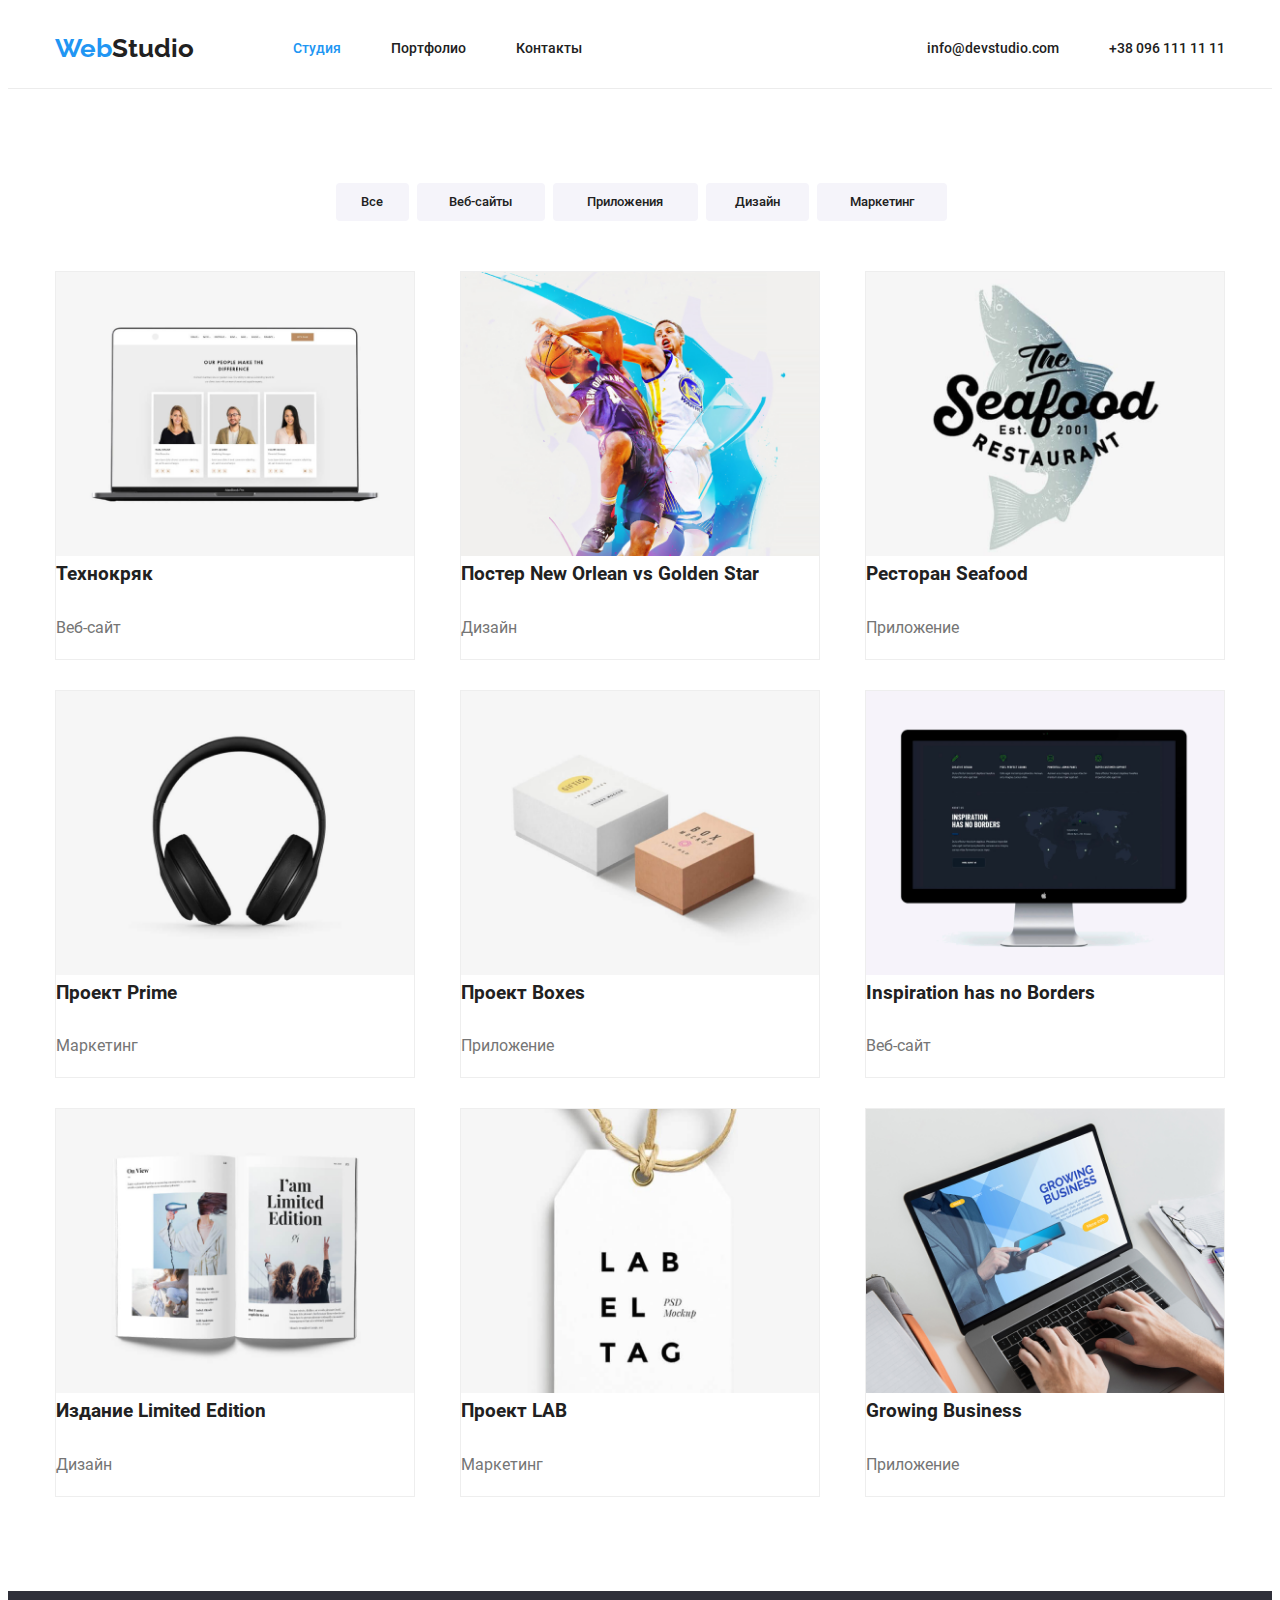
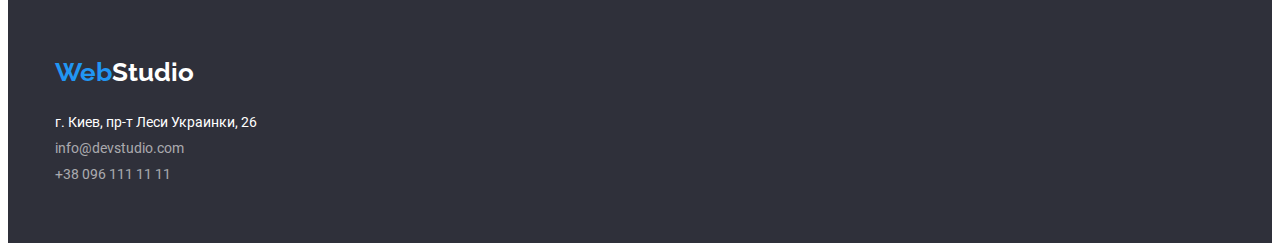
==== portfolio.html @ 563390ad "ДЗ_3" ====
<!DOCTYPE html>
<html lang="ru">
<head>
    <meta charset="UTF-8">
    <meta name="viewport" content="width=device-width, initial-scale=1.0">
    <title>Портфолио</title>
    <link href="https://fonts.googleapis.com/css2?family=Raleway:wght@700&display=swap" rel="stylesheet">
    <link rel="stylesheet" href="https://cdnjs.cloudflare.com/ajax/libs/modern-normalize/1.0.0/modern-normalize.min.css" integrity="sha512-ISS7cAi1PEhQ8jnbJpJZMd29NlhNj4AWYyLOSp2CE/CsHxTCu+r+t0D2yoJudVrd0/8fTVPUVDzY5Tvli75u/g==" crossorigin="anonymous" />
    <link rel="stylesheet" href="./css/portfolio.css">
</head>
<body>


  <header class="header">
    <div class="container-menu">
    <a class="logo-header" href="index.html">
       <span class="logo-web">Web</span><span class="logo-studio">Studio</span>
    </a>
    <nav class="menu">
     <ul class="list-menu">
       <li class="item-menu"><a class="link-menu link-studia" href="#contacts">Студия</a></li> 
       <li class="item-menu"><a class="link-menu" href="portfolio.html">Портфолио</a></li>
       <li class="item-menu"><a class="link-menu" href="index.html">Контакты</a></li> 
     </ul>
    </nav>
     <ul class="list-contacts">
       <li class="item-contacts" ><a class="link-contacts" href="mailto:info@devstudio.com">info@devstudio.com</a></li>
       <li class="item-contacts"><a class="link-contacts" href="tel:++380961111111">+38 096 111 11 11</a></li>
     </ul> 
    </div>   
  </header>


      <section class="categories">
       <div class="container-categories">
        <h2 hidden>categories</h2>
         <ul class="list-categories">
           <li class="item-categories">
             <button class="link-categories link-all">Все</button> 
           </li>
           <li class="item-categories"> 
             <button class="link-categories link-web">Веб-сайты</button> 
           </li>
           <li class="item-categories"> 
             <button class="link-categories link-annexes">Приложения</button>
           </li>
           <li class="item-categories">
             <button class="link-categories link-design">Дизайн</button>
           </li>
           <li class="item-categories">
             <button class="link-categories link-marketing">Маркетинг</button> 
           </li>
         </ul>
       </div>
      </section> 


      <section class="portfolio">
       <div class="container"> 
        <h1 hidden>portfolio</h1>
          <ul class="list-portfolio">
            <li class="item-portfolio an-exception">
              <div class="link-portfolio">
               <a href="portfolio.html">
                <img class="portfolio-img" src="./images/portfolio/img1.png" alt="">
                  <h3 class="portfolio-heading" >Технокряк</h3>
                  <p class="portfolio-text" >Веб-сайт</p>
               </a>
              </div> 
            </li>
            <li class="item-portfolio an-exception">
              <div class="link-portfolio">
               <a href="portfolio.html">
                <img src="./images/portfolio/img2.png" alt="">
                  <h3 class="portfolio-heading" >Постер New Orlean vs Golden Star</h3>
                  <p class="portfolio-text" >Дизайн</p>
               </a>
              </div> 
            </li>
            <li class="item-portfolio an-exception">
              <div class="link-portfolio">
               <a href="portfolio.html">
                <img src="./images/portfolio/img3.png" alt="">
                  <h3 class="portfolio-heading" >Ресторан Seafood</h3>
                  <p class="portfolio-text" >Приложение</p>
               </a>
              </div> 
            </li>
            <li class="item-portfolio">
              <div class="link-portfolio">
               <a href="portfolio.html">
                <img src="./images/portfolio/img4.png" alt="">
                  <h3 class="portfolio-heading" >Проект Prime</h3>
                  <p class="portfolio-text" >Маркетинг</p>
               </a>
              </div> 
            </li>
            <li class="item-portfolio">
              <div class="link-portfolio">
               <a href="portfolio.html">
                <img src="./images/portfolio/img5.png" alt="">
                  <h3 class="portfolio-heading" >Проект Boxes</h3>
                  <p class="portfolio-text" >Приложение</p>
               </a>
              </div> 
            </li>
            <li class="item-portfolio">
              <div class="link-portfolio">
               <a href="portfolio.html">
                <img src="./images/portfolio/img6.png" alt="">
                  <h3 class="portfolio-heading" >Inspiration has no Borders</h3>
                  <p class="portfolio-text" >Веб-сайт</p>
               </a>
              </div> 
            </li>
            <li class="item-portfolio">
              <div class="link-portfolio">
               <a href="portfolio.html">
                <img src="./images/portfolio/img7.png" alt="">
                  <h3 class="portfolio-heading" >Издание Limited Edition</h3>
                  <p class="portfolio-text" >Дизайн</p>
               </a>
              </div> 
            </li>
            <li class="item-portfolio">
              <div class="link-portfolio">
               <a href="portfolio.html">
                <img src="./images/portfolio/img8.png" alt="">
                  <h3 class="portfolio-heading" >Проект LAB</h3>
                  <p class="portfolio-text" >Маркетинг</p>
               </a>
              </div> 
            </li>
            <li class="item-portfolio">
              <div class="link-portfolio">
               <a href="portfolio.html">
                <img src="./images/portfolio/img9.png" alt="">
                  <h3 class="portfolio-heading" >Growing Business</h3>
                  <p class="portfolio-text" >Приложение</p>
               </a>
              </div> 
            </li>
          </ul>
        </div> 
      </section>


      <footer class="footer">
        <div class="container">
        <a href="index.html">
          <span class="logo-footer">
            <span class="logo-web">Web</span><span class="logo-studio-footer">Studio</span>
          </span>
        </a>
        <address id="contacts">
         <ul list>
          <li>
            <a class="footer-link-map" href="https://goo.gl/maps/ACdzL3tpui1tPzMU7" target="_blank" rel="noopener noreferer">г. Киев, пр-т Леси Украинки, 26</a>
          </li>
          <li>
            <a class="footer-link-contacts" href="mailto:info@devstudio.com">info@devstudio.com</a>
          </li>
          <li>
            <a class="footer-link-contacts" href="tel:++380961111111">+38 096 111 11 11</a>
          </li>
        </ul> 
        </address>
      </div>
      </footer>  
    
</body>
</html>
---- css/portfolio.css ----
/* roboto-regular - latin_cyrillic */
@font-face {
    font-family: 'Roboto';
    font-style: normal;
    font-weight: 400;
    src: url('../fonts/roboto-v20-latin_cyrillic-regular.eot'); /* IE9 Compat Modes */
    src: local('Roboto'), local('Roboto-Regular'),
         url('../fonts/roboto-v20-latin_cyrillic-regular.eot?#iefix') format('embedded-opentype'), /* IE6-IE8 */
         url('../fonts/roboto-v20-latin_cyrillic-regular.woff2') format('woff2'), /* Super Modern Browsers */
         url('../fonts/roboto-v20-latin_cyrillic-regular.woff') format('woff'), /* Modern Browsers */
         url('../fonts/roboto-v20-latin_cyrillic-regular.ttf') format('truetype'), /* Safari, Android, iOS */
         url('../fonts/roboto-v20-latin_cyrillic-regular.svg#Roboto') format('svg'); /* Legacy iOS */
  }
 
  @font-face {
    font-family: 'Roboto';
    font-style: normal;
    font-weight: 500;
    src: url('../fonts/roboto-v20-latin_cyrillic-500.eot'); /* IE9 Compat Modes */
    src: local('Roboto Medium'), local('Roboto-Medium'),
         url('../fonts/roboto-v20-latin_cyrillic-500.eot?#iefix') format('embedded-opentype'), /* IE6-IE8 */
         url('../fonts/roboto-v20-latin_cyrillic-500.woff2') format('woff2'), /* Super Modern Browsers */
         url('../fonts/roboto-v20-latin_cyrillic-500.woff') format('woff'), /* Modern Browsers */
         url('../fonts/roboto-v20-latin_cyrillic-500.ttf') format('truetype'), /* Safari, Android, iOS */
         url('../fonts/roboto-v20-latin_cyrillic-500.svg#Roboto') format('svg'); /* Legacy iOS */
  }
 
  @font-face {
    font-family: 'Roboto';
    font-style: normal;
    font-weight: 700;
    src: url('../fonts/roboto-v20-latin_cyrillic-700.eot'); /* IE9 Compat Modes */
    src: local('Roboto Bold'), local('Roboto-Bold'),
         url('../fonts/roboto-v20-latin_cyrillic-700.eot?#iefix') format('embedded-opentype'), /* IE6-IE8 */
         url('../fonts/roboto-v20-latin_cyrillic-700.woff2') format('woff2'), /* Super Modern Browsers */
         url('../fonts/roboto-v20-latin_cyrillic-700.woff') format('woff'), /* Modern Browsers */
         url('../fonts/roboto-v20-latin_cyrillic-700.ttf') format('truetype'), /* Safari, Android, iOS */
         url('../fonts/roboto-v20-latin_cyrillic-700.svg#Roboto') format('svg'); /* Legacy iOS */
  }
 
  @font-face {
    font-family: 'Roboto';
    font-style: normal;
    font-weight: 900;
    src: url('../fonts/roboto-v20-latin_cyrillic-900.eot'); /* IE9 Compat Modes */
    src: local('Roboto Black'), local('Roboto-Black'),
         url('../fonts/roboto-v20-latin_cyrillic-900.eot?#iefix') format('embedded-opentype'), /* IE6-IE8 */
         url('../fonts/roboto-v20-latin_cyrillic-900.woff2') format('woff2'), /* Super Modern Browsers */
         url('../fonts/roboto-v20-latin_cyrillic-900.woff') format('woff'), /* Modern Browsers */
         url('../fonts/roboto-v20-latin_cyrillic-900.ttf') format('truetype'), /* Safari, Android, iOS */
         url('../fonts/roboto-v20-latin_cyrillic-900.svg#Roboto') format('svg'); /* Legacy iOS */
  }

  :root {
    --black: #212121;
    --light-grey: #757575;
    --blue: #2196F3;
    --white: #ffffff;
    --background-dark-grey: #2F303A;
    --background-light-grey: #F5F4FA;
}  

  html {
    box-sizing: border-box;
}

*,
*::before,
*::after {
    box-sizing: inherit;
}

  .body {
    font-family: roboto, sans-serif;
    font-Weight: 400
    font-size: 14px;
    line-height: 1.17;
  } 

  h1,
  h2,
  h3,
  p {
    margin-top: 0;
  }

img {
    display: block;
    width: 100%;
    height: auto;
}

a {
    text-decoration: none;
}

ul {
    list-style: none;
    padding-inline-start: 0px;
    margin-top: 0;
    margin-bottom: 0;
}

.header {
    background-color: var(--white);
    border-bottom: 1px solid #ECECEC;
}

.container-menu {
    display: flex;
    align-items: center;
    max-width: 1200px;
    max-height: 80px;
    padding-left: 15px;
    padding-right: 15px;
    margin-left: auto;
    margin-right: auto;
}

.logo-header {
    display: inline-block;
    width: 145px;
    height: 31px;
    font-family: raleway;
    font-size: 26px;
    font-weight: 700;
    line-height: 1.17;
}

.menu {
    margin-left: 93px; 
}

.logo-web {
    color: var(--blue);
}

.logo-studio {
    color: var(--black);
}

.list-menu {
    display: flex;

}

.item-menu:not(:last-child) {
    margin-right: 50px;
}

.list-contacts {
    display: flex;
    margin-left: auto;
}

.list-contacts .item-contacts + .item-contacts {
    margin-left: 50px;
}

.link-contacts {
    display: block;
    padding-top: 32px;
    padding-bottom: 32px;

    color: var(--black);
    font-family: roboto;
    font-weight: 500;
    line-height: 1.17;
    font-size: 14px;
}

.link-contacts:hover {
    color: var(--blue);
}

..link-contacts:focus {
    color: var(--blue);
}

.link-menu {
    display: block;
    padding-top: 32px;
    padding-bottom: 32px;

    color: var(--black);
    font-family: roboto;
    font-size: 14px;
    font-weight: 500;
    line-height: 1.17;
    
}

.link-studia {
    color: var(--blue);
}

.link-menu:hover {
    color: var(--blue);
}

.container {
    max-width: 1200px;
    padding-left: 15px;
    padding-right: 15px;
    margin-left: auto;
    margin-right: auto;
}

.categories {
    padding-top: 94px;
    padding-bottom: 50px;
}

.container-categories {
    max-width: 609px;
    margin-left: auto;
    margin-right: auto;
}

.list-categories {
    display: flex;
}

.item-categories:not(:last-child) {
    margin-right: 8px;
}

.link-categories {
    background-color: var(--background-light-grey);
    color: var(--black);
    font-family: roboto;
    font-weight: 500;
    line-height: 1.62;
    border-width: 0px;
    border-radius: 4px;
    padding: 0px;
}

.link-categories:hover {
    display: inline-block;
    background-color: var(--blue);
    color: var(--white);
}

.link-categories:focus {
    display: inline-block;
    background-color: var(--blue);
    color: var(--white);
}

.link-all {
    width: 73px;
    height: 38px;
}

.link-web {
    width: 128px;
    height: 38px;
}

.link-annexes {
    width: 145px;
    height: 38px;
}

.link-design {
    width: 103px;
    height: 38px;
}

.link-marketing {
    width: 130px;
    height: 38px;
}

.portfolio {
    padding-bottom: 94px;
}

.list-portfolio {
    display: flex;
    flex-wrap: wrap;
    justify-content: space-between;
    align-items: flex-start;
    margin-right: px;
    margin-top: px;
}

.item-portfolio {
    flex-basis: calc(100% / 3 - 30px);
}

.item-portfolio:not(.an-exception) {
    margin-top: 30px;
}

.link-portfolio {
    box-sizing: border-box;
    max-width: 370px;
    max-height: 404px;
    border: 1px solid #eee;
}

portfolio-img {
    max-width: 370px;
    max-height: 294px;
}

.portfolio-heading {
    color: var(--black);
    font-family: roboto;
    font-weight: 700;
    line-height: 2;
}

.portfolio-text {
    color: var(--light-grey);
    font-family: roboto;
    font-weight: 400;
    line-height: 1.87;
}

.footer {
    background-color: var(--background-dark-grey);
    padding-top: 60px;
    padding-bottom: 60px;
}

.footer-link-map {
    display: inline-block;
    margin-top: 20px;
    color: var(--white);
    font-family: roboto;
    font-weight: 400;
    line-height: 1.17;
    font-size: 14px;
    font-style: normal;
}

.footer-link-map:hover {
    color: var(--blue);
}

.footer-link-contacts {
    display: inline-block;
    margin-top: 9px;
    color: rgba(255, 255, 255, 0.6);
    font-family: roboto;
    font-weight: 400;
    line-height: 1.17;
    font-size: 14px;
    font-style: normal;
}

.footer-link-contacts:hover {
    color: rgba(33, 150, 243, 1);
}

.footer-link-contacts:focus {
    color: rgba(33, 150, 243, 1);
}

.logo-studio-footer {
    color: var(--white);
}

.logo-footer {
    font-family: Raleway;
    font-weight: 700;
    line-height: 1.67;
    font-size: 26px;
}
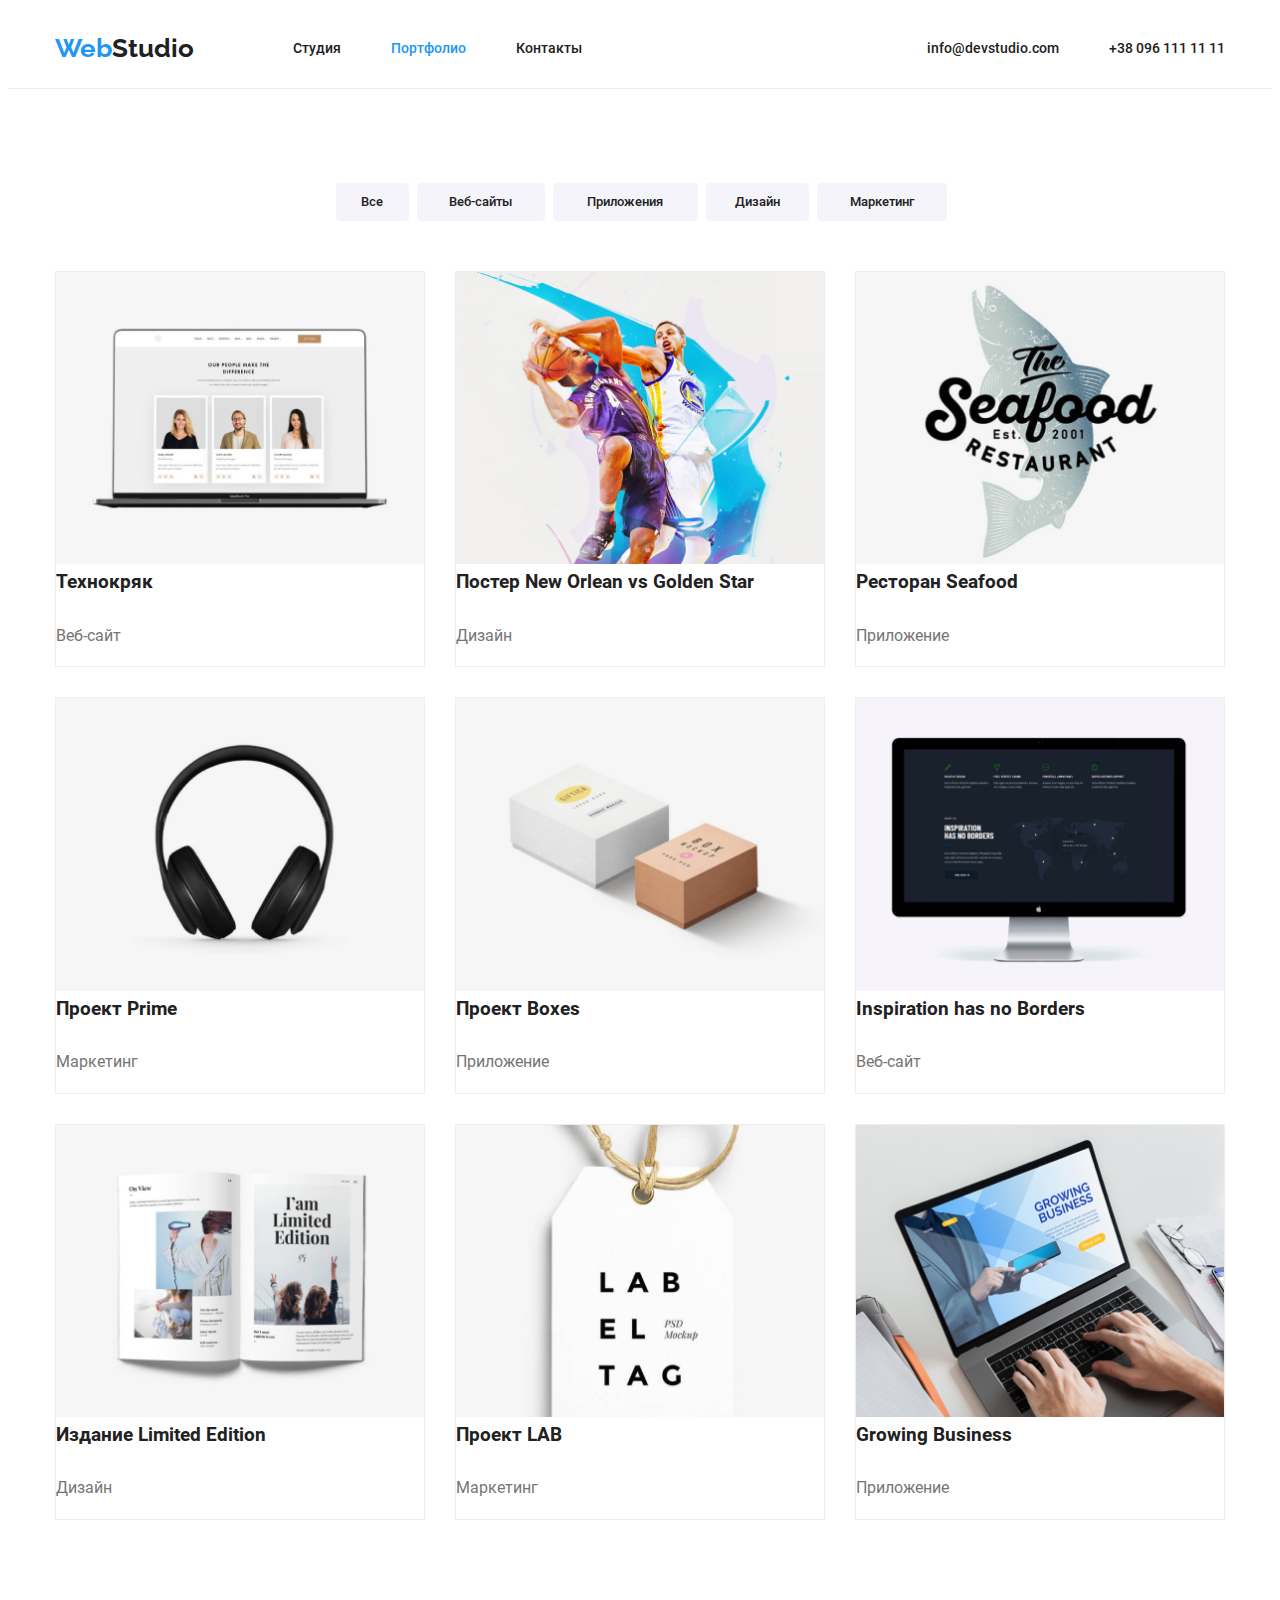
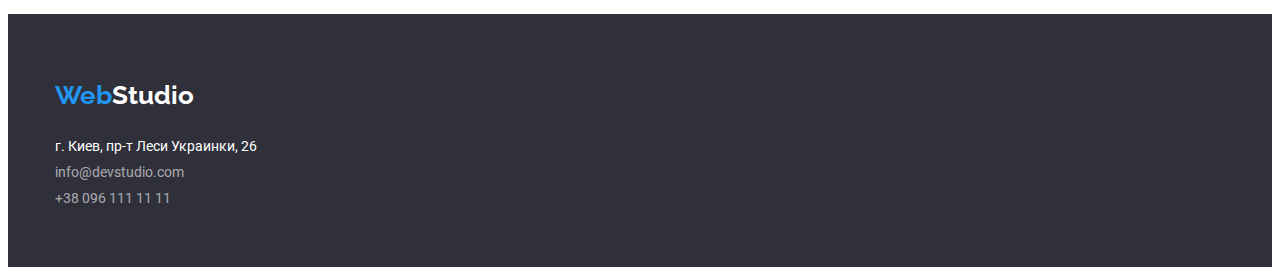
==== commit d1d40e48: "ДЗ_3 правки 1.1" ====
--- a/portfolio.html
+++ b/portfolio.html
@@ -18,8 +18,8 @@
     </a>
     <nav class="menu">
      <ul class="list-menu">
-       <li class="item-menu"><a class="link-menu link-studia" href="#contacts">Студия</a></li> 
-       <li class="item-menu"><a class="link-menu" href="portfolio.html">Портфолио</a></li>
+       <li class="item-menu"><a class="link-menu" href="index.html">Студия</a></li> 
+       <li class="item-menu"><a class="link-menu link-studia" href="portfolio.html">Портфолио</a></li>
        <li class="item-menu"><a class="link-menu" href="index.html">Контакты</a></li> 
      </ul>
     </nav>
--- a/css/portfolio.css
+++ b/css/portfolio.css
@@ -71,6 +71,7 @@
 }
 
   .body {
+    max-width: 1600px;  
     font-family: roboto, sans-serif;
     font-Weight: 400
     font-size: 14px;
@@ -282,12 +283,13 @@
     flex-wrap: wrap;
     justify-content: space-between;
     align-items: flex-start;
-    margin-right: px;
+    margin-left: -30px;
     margin-top: px;
 }
 
 .item-portfolio {
     flex-basis: calc(100% / 3 - 30px);
+    margin-left: 30px;
 }
 
 .item-portfolio:not(.an-exception) {
